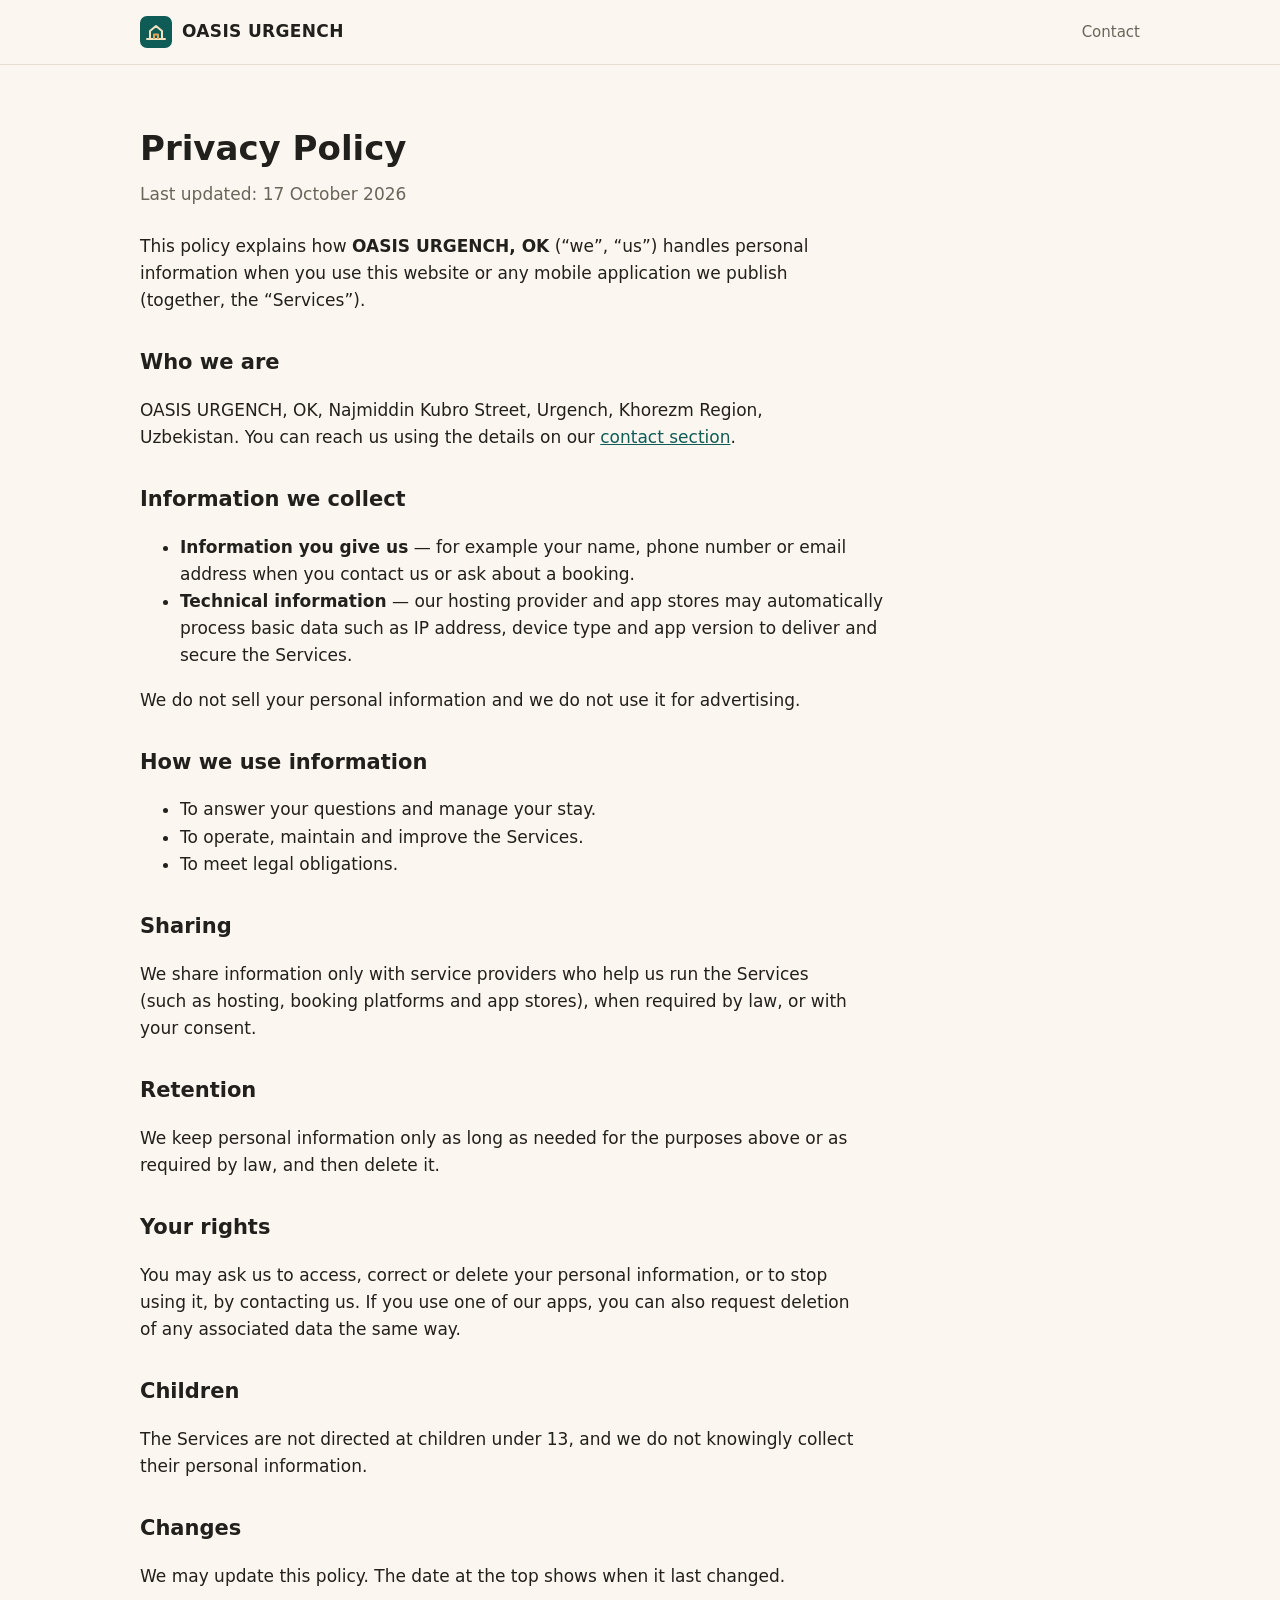
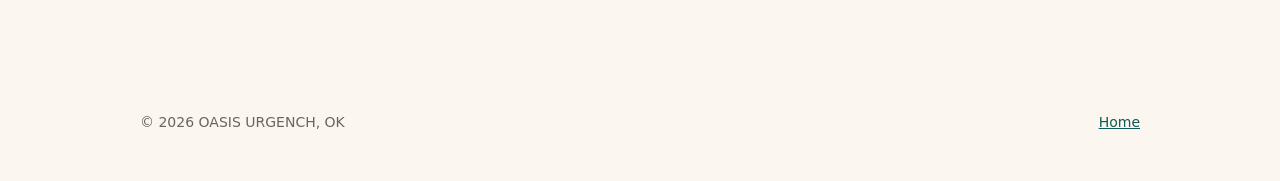
==== privacy.html @ 20c824fc "Add OASIS URGENCH guest house website Static one-page site (EN/RU/UZ) with contact details driven by" ====
<!doctype html>
<html lang="en">
<head>
  <meta charset="utf-8">
  <meta name="viewport" content="width=device-width, initial-scale=1">
  <title>Privacy Policy — OASIS URGENCH, OK</title>
  <meta name="description" content="Privacy policy of OASIS URGENCH, OK for its website and mobile applications.">
  <link rel="icon" href="assets/favicon.svg" type="image/svg+xml">
  <link rel="stylesheet" href="assets/styles.css">
</head>
<body>
  <header class="site-header">
    <div class="wrap">
      <a class="brand" href="index.html"><img src="assets/favicon.svg" alt="">OASIS URGENCH</a>
      <nav class="nav"><a href="index.html#contact">Contact</a></nav>
    </div>
  </header>

  <main class="legal">
    <div class="wrap">
      <h1>Privacy Policy</h1>
      <p class="updated">Last updated: 17 October 2026</p>

      <p>This policy explains how <strong>OASIS URGENCH, OK</strong> (“we”, “us”) handles personal information when you use this website or any mobile application we publish (together, the “Services”).</p>

      <h2>Who we are</h2>
      <p>OASIS URGENCH, OK, <span data-site="address">Najmiddin Kubro Street, Urgench, Khorezm Region, Uzbekistan</span>. You can reach us using the details on our <a href="index.html#contact">contact section</a><span data-site-row="email"> or by email at <a data-site-link="email"></a></span>.</p>

      <h2>Information we collect</h2>
      <ul>
        <li><strong>Information you give us</strong> — for example your name, phone number or email address when you contact us or ask about a booking.</li>
        <li><strong>Technical information</strong> — our hosting provider and app stores may automatically process basic data such as IP address, device type and app version to deliver and secure the Services.</li>
      </ul>
      <p>We do not sell your personal information and we do not use it for advertising.</p>

      <h2>How we use information</h2>
      <ul>
        <li>To answer your questions and manage your stay.</li>
        <li>To operate, maintain and improve the Services.</li>
        <li>To meet legal obligations.</li>
      </ul>

      <h2>Sharing</h2>
      <p>We share information only with service providers who help us run the Services (such as hosting, booking platforms and app stores), when required by law, or with your consent.</p>

      <h2>Retention</h2>
      <p>We keep personal information only as long as needed for the purposes above or as required by law, and then delete it.</p>

      <h2>Your rights</h2>
      <p>You may ask us to access, correct or delete your personal information, or to stop using it, by contacting us. If you use one of our apps, you can also request deletion of any associated data the same way.</p>

      <h2>Children</h2>
      <p>The Services are not directed at children under 13, and we do not knowingly collect their personal information.</p>

      <h2>Changes</h2>
      <p>We may update this policy. The date at the top shows when it last changed.</p>
    </div>
  </main>

  <footer class="site-footer">
    <div class="wrap">
      <span>© <span data-year></span> OASIS URGENCH, OK</span>
      <a href="index.html">Home</a>
    </div>
  </footer>

  <script src="assets/config.js"></script>
  <script src="assets/main.js"></script>
</body>
</html>
---- assets/styles.css ----
:root {
  --bg: #fbf7f0;
  --surface: #ffffff;
  --text: #22201c;
  --muted: #6b645a;
  --brand: #0f5c56;
  --brand-ink: #ffffff;
  --accent: #c9823a;
  --line: #e7dfd2;
  --radius: 14px;
  --max: 1040px;
}

* { box-sizing: border-box; }

html { scroll-behavior: smooth; }

body {
  margin: 0;
  background: var(--bg);
  color: var(--text);
  font: 17px/1.6 "Inter", system-ui, -apple-system, "Segoe UI", Roboto, sans-serif;
}

a { color: var(--brand); }

.wrap { max-width: var(--max); margin: 0 auto; padding: 0 20px; }

/* Header */
.site-header {
  position: sticky; top: 0; z-index: 10;
  background: rgba(251, 247, 240, .92);
  backdrop-filter: blur(8px);
  border-bottom: 1px solid var(--line);
}
.site-header .wrap {
  display: flex; align-items: center; justify-content: space-between;
  gap: 16px; min-height: 64px;
}
.brand {
  display: flex; align-items: center; gap: 10px;
  font-weight: 700; letter-spacing: .02em; color: var(--text); text-decoration: none;
}
.brand img { width: 32px; height: 32px; }
.nav { display: flex; align-items: center; gap: 18px; }
.nav a { color: var(--muted); text-decoration: none; font-size: 15px; }
.nav a:hover { color: var(--text); }
.lang { display: flex; border: 1px solid var(--line); border-radius: 999px; overflow: hidden; }
.lang button {
  border: 0; background: transparent; padding: 6px 10px; cursor: pointer;
  font: inherit; font-size: 13px; font-weight: 600; color: var(--muted);
}
.lang button[aria-pressed="true"] { background: var(--brand); color: var(--brand-ink); }

/* Hero */
.hero {
  background:
    radial-gradient(1200px 400px at 80% -10%, rgba(201, 130, 58, .18), transparent 60%),
    linear-gradient(180deg, #0f5c56 0%, #0c4a45 100%);
  color: #fff;
  padding: 88px 0 96px;
}
.eyebrow {
  text-transform: uppercase; letter-spacing: .14em; font-size: 13px;
  color: #f4e3c1; margin: 0 0 12px;
}
.hero h1 { font-size: clamp(34px, 6vw, 56px); line-height: 1.1; margin: 0 0 16px; }
.hero p.lead { font-size: 19px; max-width: 620px; margin: 0 0 28px; color: #e6f0ee; }
.actions { display: flex; flex-wrap: wrap; gap: 12px; }
.btn {
  display: inline-block; padding: 12px 20px; border-radius: 999px;
  font-weight: 600; text-decoration: none; border: 2px solid transparent;
}
.btn-primary { background: var(--accent); color: #fff; }
.btn-ghost { border-color: rgba(255, 255, 255, .5); color: #fff; }

/* Sections */
section { padding: 72px 0; }
section h2 { font-size: 30px; margin: 0 0 12px; }
.section-intro { color: var(--muted); max-width: 640px; margin: 0 0 32px; }

.grid { display: grid; gap: 20px; grid-template-columns: repeat(auto-fit, minmax(220px, 1fr)); }
.card {
  background: var(--surface); border: 1px solid var(--line);
  border-radius: var(--radius); padding: 22px;
}
.card h3 { margin: 0 0 6px; font-size: 18px; }
.card p { margin: 0; color: var(--muted); font-size: 15px; }
.icon {
  width: 40px; height: 40px; border-radius: 10px; display: grid; place-items: center;
  background: #e9f2f0; color: var(--brand); margin-bottom: 14px; font-size: 20px;
}

.alt { background: var(--surface); border-top: 1px solid var(--line); border-bottom: 1px solid var(--line); }

.contact { display: grid; gap: 28px; grid-template-columns: 1.1fr 1fr; align-items: start; }
.contact dl { margin: 0; display: grid; grid-template-columns: max-content 1fr; gap: 10px 18px; }
.contact dt { color: var(--muted); }
.contact dd { margin: 0; font-weight: 500; overflow-wrap: anywhere; }
.map-card { padding: 0; overflow: hidden; }
.map-card a {
  display: grid; place-items: center; min-height: 220px; text-decoration: none;
  background: linear-gradient(135deg, #e9f2f0, #f4e3c1); color: var(--brand); font-weight: 600;
}

/* Footer */
.site-footer { padding: 32px 0 48px; color: var(--muted); font-size: 14px; }
.site-footer .wrap { display: flex; flex-wrap: wrap; justify-content: space-between; gap: 12px; }

/* Legal page */
.legal { padding: 56px 0 72px; }
.legal h1 { font-size: 34px; margin: 0 0 6px; }
.legal h2 { font-size: 21px; margin: 32px 0 8px; }
.legal .updated { color: var(--muted); margin: 0 0 24px; }
.legal p, .legal li { max-width: 720px; }

[hidden] { display: none !important; }

@media (max-width: 760px) {
  .nav a { display: none; }
  .hero { padding: 64px 0 72px; }
  section { padding: 56px 0; }
  .contact { grid-template-columns: 1fr; }
}
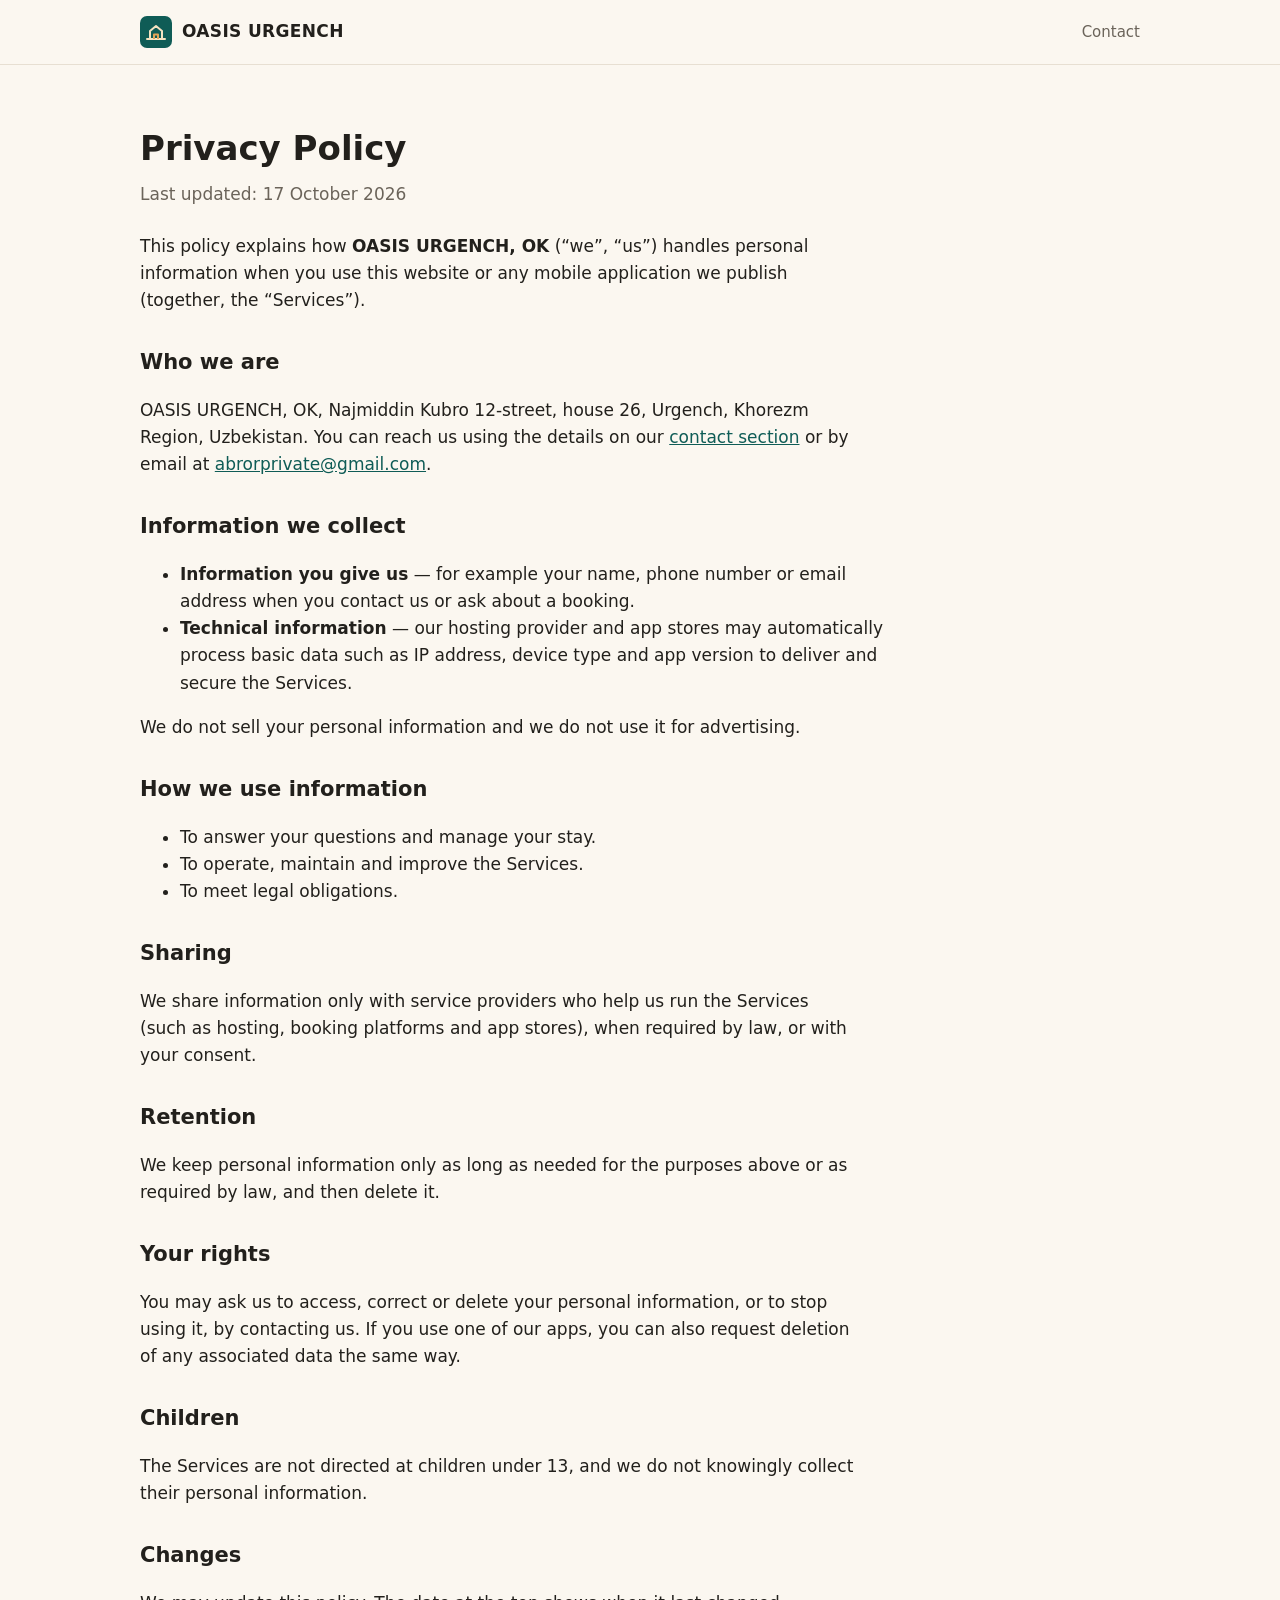
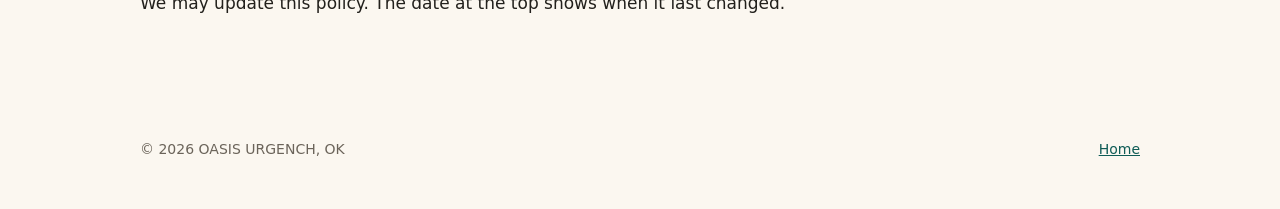
==== commit 90b47181: "Fill in contact details, address and Booking link Co-Authored-By: Claude Opus 5.5 <noreply@anthropic" ====
--- a/privacy.html
+++ b/privacy.html
@@ -24,7 +24,7 @@
       <p>This policy explains how <strong>OASIS URGENCH, OK</strong> (“we”, “us”) handles personal information when you use this website or any mobile application we publish (together, the “Services”).</p>
 
       <h2>Who we are</h2>
-      <p>OASIS URGENCH, OK, <span data-site="address">Najmiddin Kubro Street, Urgench, Khorezm Region, Uzbekistan</span>. You can reach us using the details on our <a href="index.html#contact">contact section</a><span data-site-row="email"> or by email at <a data-site-link="email"></a></span>.</p>
+      <p>OASIS URGENCH, OK, <span data-site="address">Najmiddin Kubro 12-street, house 26, Urgench, Khorezm Region, Uzbekistan</span>. You can reach us using the details on our <a href="index.html#contact">contact section</a><span data-site-row="email"> or by email at <a data-site-link="email"></a></span>.</p>
 
       <h2>Information we collect</h2>
       <ul>
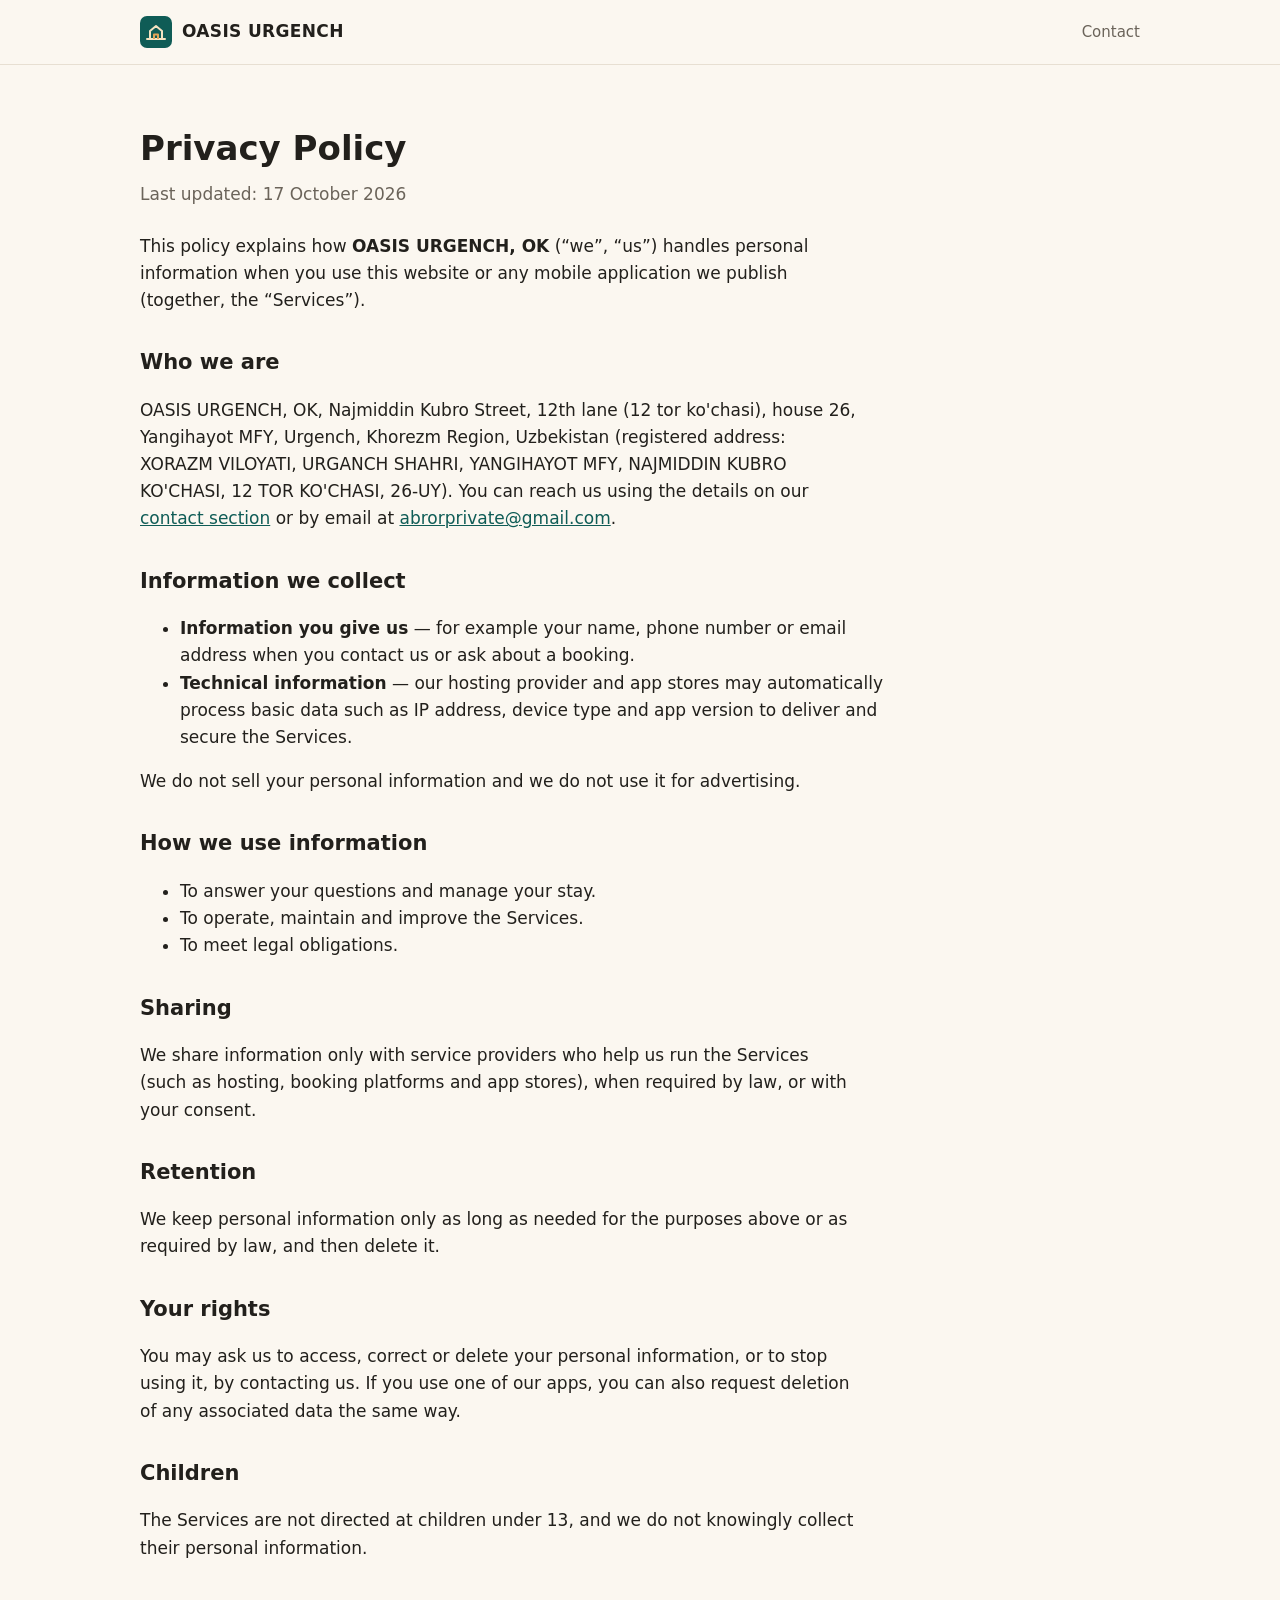
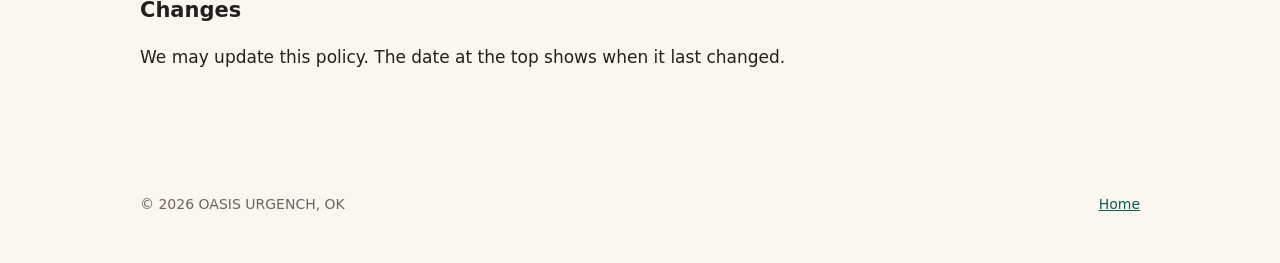
==== commit 68400f41: "Use the full registered address Co-Authored-By: Claude Opus 5.5 <noreply@anthropic.com> Claude-Sessi" ====
--- a/privacy.html
+++ b/privacy.html
@@ -24,7 +24,7 @@
       <p>This policy explains how <strong>OASIS URGENCH, OK</strong> (“we”, “us”) handles personal information when you use this website or any mobile application we publish (together, the “Services”).</p>
 
       <h2>Who we are</h2>
-      <p>OASIS URGENCH, OK, <span data-site="address">Najmiddin Kubro 12-street, house 26, Urgench, Khorezm Region, Uzbekistan</span>. You can reach us using the details on our <a href="index.html#contact">contact section</a><span data-site-row="email"> or by email at <a data-site-link="email"></a></span>.</p>
+      <p>OASIS URGENCH, OK, <span data-site="address">Najmiddin Kubro Street, 12th lane (12 tor ko'chasi), house 26, Yangihayot MFY, Urgench, Khorezm Region, Uzbekistan</span> (registered address: <span data-site="addressOfficial">XORAZM VILOYATI, URGANCH SHAHRI, YANGIHAYOT MFY, NAJMIDDIN KUBRO KO'CHASI, 12 TOR KO'CHASI, 26-UY</span>). You can reach us using the details on our <a href="index.html#contact">contact section</a><span data-site-row="email"> or by email at <a data-site-link="email"></a></span>.</p>
 
       <h2>Information we collect</h2>
       <ul>
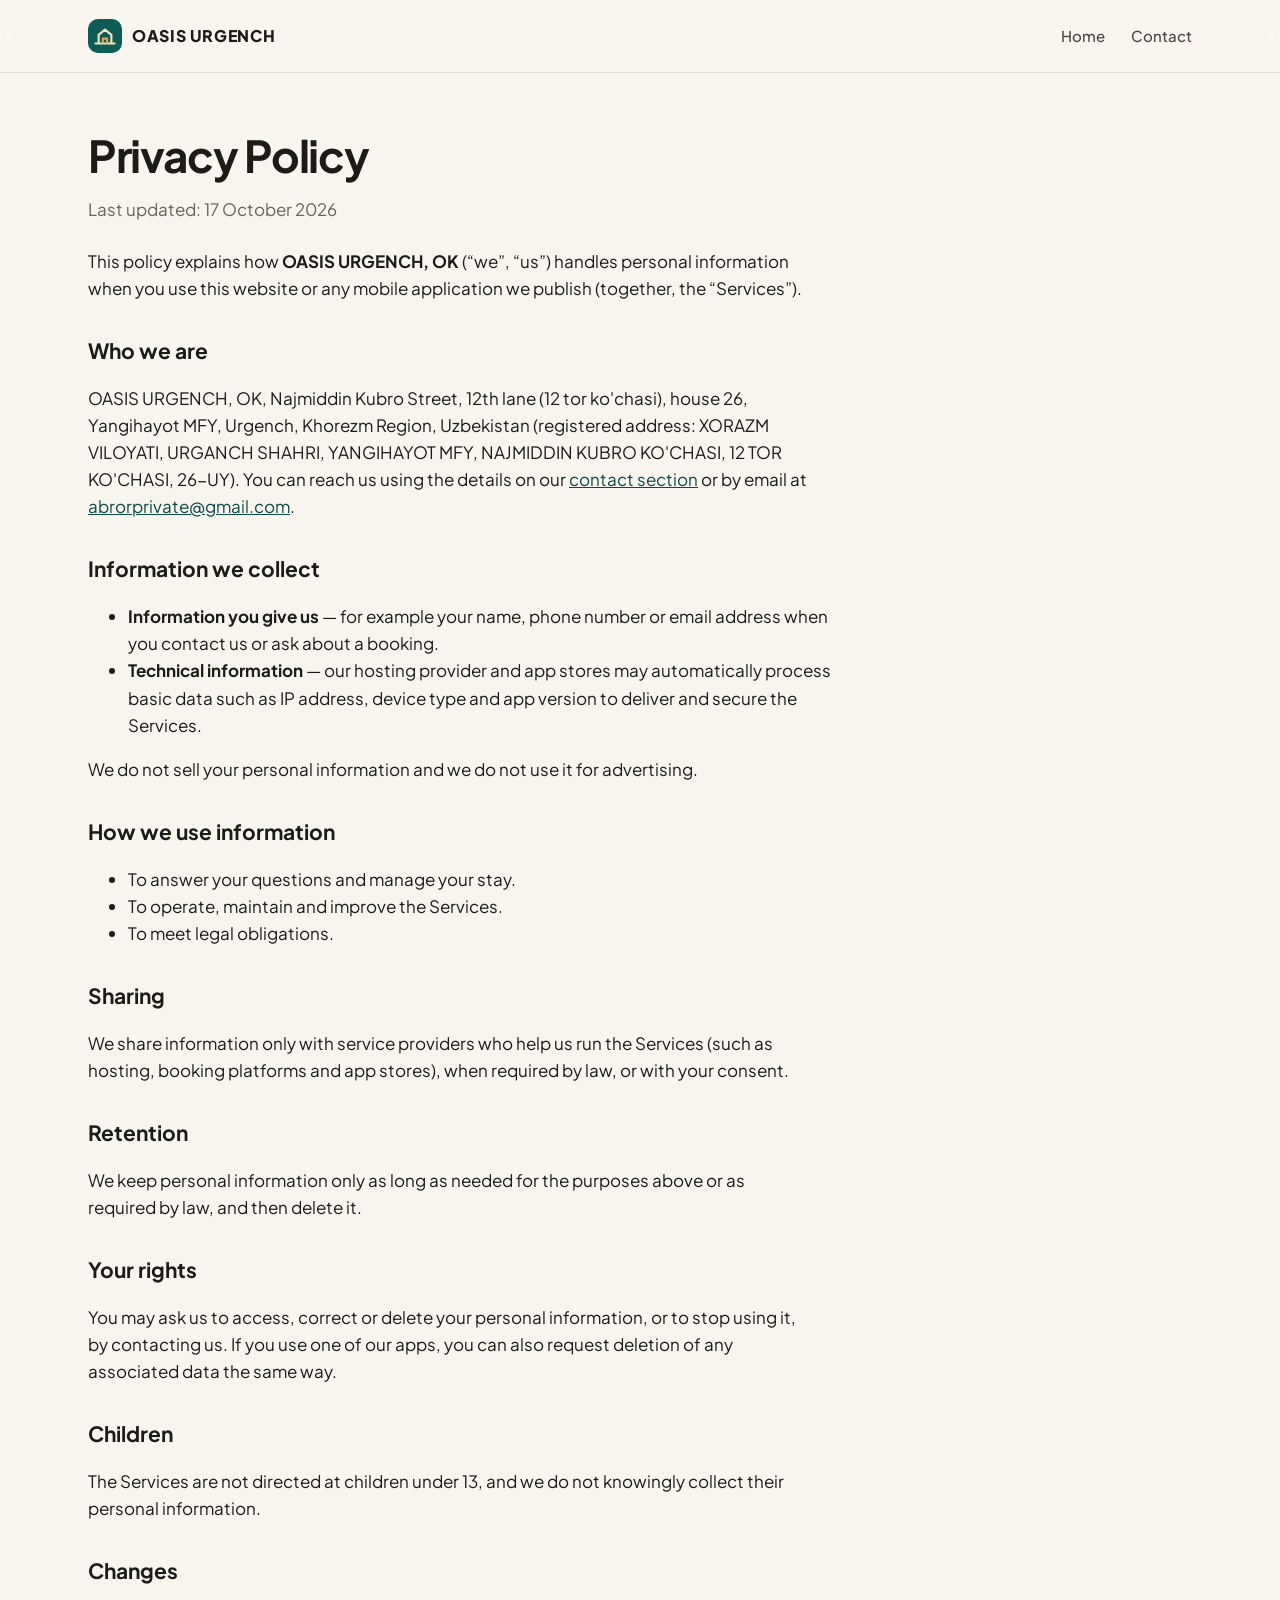
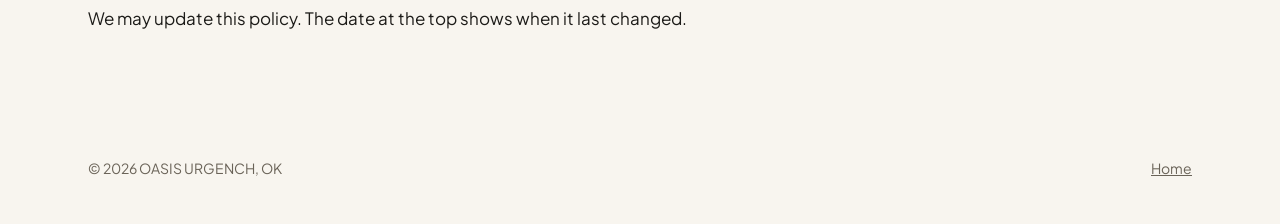
==== commit 0eb6b33c: "Modern redesign and mobile layout Full-screen photo hero, mosaic gallery (swipe carousel on phones) " ====
--- a/privacy.html
+++ b/privacy.html
@@ -6,13 +6,16 @@
   <title>Privacy Policy — OASIS URGENCH, OK</title>
   <meta name="description" content="Privacy policy of OASIS URGENCH, OK for its website and mobile applications.">
   <link rel="icon" href="assets/favicon.svg" type="image/svg+xml">
-  <link rel="stylesheet" href="assets/styles.css">
+  <link rel="preconnect" href="https://fonts.googleapis.com">
+  <link rel="preconnect" href="https://fonts.gstatic.com" crossorigin>
+  <link rel="stylesheet" href="https://fonts.googleapis.com/css2?family=Plus+Jakarta+Sans:wght@400;500;600;700;800&display=swap">
+  <link rel="stylesheet" href="assets/styles.css?v=5">
 </head>
 <body>
-  <header class="site-header">
+  <header class="site-header solid">
     <div class="wrap">
       <a class="brand" href="index.html"><img src="assets/favicon.svg" alt="">OASIS URGENCH</a>
-      <nav class="nav"><a href="index.html#contact">Contact</a></nav>
+      <nav class="nav"><div class="nav-links"><a href="index.html">Home</a><a href="index.html#contact">Contact</a></div></nav>
     </div>
   </header>
 
@@ -64,7 +67,7 @@
     </div>
   </footer>
 
-  <script src="assets/config.js"></script>
-  <script src="assets/main.js"></script>
+  <script src="assets/config.js?v=5"></script>
+  <script src="assets/main.js?v=5"></script>
 </body>
 </html>
--- a/assets/styles.css
+++ b/assets/styles.css
@@ -1,124 +1,312 @@
 :root {
-  --bg: #fbf7f0;
+  --bg: #f8f5ef;
   --surface: #ffffff;
-  --text: #22201c;
-  --muted: #6b645a;
-  --brand: #0f5c56;
-  --brand-ink: #ffffff;
-  --accent: #c9823a;
-  --line: #e7dfd2;
-  --radius: 14px;
-  --max: 1040px;
+  --alt: #efe9df;
+  --text: #1c1b18;
+  --muted: #6a6358;
+  --brand: #0c4a45;
+  --brand-soft: #e3eeec;
+  --accent: #d08a3c;
+  --accent-dark: #b8742a;
+  --line: rgba(28, 27, 24, .09);
+  --radius: 22px;
+  --radius-sm: 14px;
+  --shadow: 0 1px 2px rgba(28, 27, 24, .04), 0 12px 32px -12px rgba(28, 27, 24, .14);
+  --max: 1160px;
+  --header-h: 72px;
+  --font: "Plus Jakarta Sans", system-ui, -apple-system, "Segoe UI", Roboto, sans-serif;
 }
 
 * { box-sizing: border-box; }
 
-html { scroll-behavior: smooth; }
+html { scroll-behavior: smooth; -webkit-text-size-adjust: 100%; }
 
 body {
   margin: 0;
   background: var(--bg);
   color: var(--text);
-  font: 17px/1.6 "Inter", system-ui, -apple-system, "Segoe UI", Roboto, sans-serif;
+  font: 17px/1.6 var(--font);
+  -webkit-font-smoothing: antialiased;
 }
 
 a { color: var(--brand); }
-
-.wrap { max-width: var(--max); margin: 0 auto; padding: 0 20px; }
-
-/* Header */
+img { max-width: 100%; }
+svg { width: 24px; height: 24px; fill: none; stroke: currentColor; stroke-width: 1.7; stroke-linecap: round; stroke-linejoin: round; }
+
+.wrap { max-width: var(--max); margin: 0 auto; padding: 0 28px; }
+
+/* ---------- Header ---------- */
 .site-header {
-  position: sticky; top: 0; z-index: 10;
-  background: rgba(251, 247, 240, .92);
-  backdrop-filter: blur(8px);
-  border-bottom: 1px solid var(--line);
+  position: fixed; top: 0; left: 0; right: 0; z-index: 30;
+  color: #fff;
+  transition: background-color .3s, color .3s, box-shadow .3s;
+}
+.site-header.solid {
+  background: rgba(248, 245, 239, .86);
+  -webkit-backdrop-filter: saturate(160%) blur(14px);
+  backdrop-filter: saturate(160%) blur(14px);
+  color: var(--text);
+  box-shadow: 0 1px 0 var(--line);
 }
 .site-header .wrap {
   display: flex; align-items: center; justify-content: space-between;
-  gap: 16px; min-height: 64px;
+  gap: 16px; min-height: var(--header-h);
 }
 .brand {
   display: flex; align-items: center; gap: 10px;
-  font-weight: 700; letter-spacing: .02em; color: var(--text); text-decoration: none;
-}
-.brand img { width: 32px; height: 32px; }
-.nav { display: flex; align-items: center; gap: 18px; }
-.nav a { color: var(--muted); text-decoration: none; font-size: 15px; }
-.nav a:hover { color: var(--text); }
-.lang { display: flex; border: 1px solid var(--line); border-radius: 999px; overflow: hidden; }
+  font-weight: 800; letter-spacing: .04em; font-size: 16px;
+  color: inherit; text-decoration: none;
+}
+.brand img { width: 34px; height: 34px; border-radius: 10px; }
+.nav { display: flex; align-items: center; gap: 28px; }
+.nav-links { display: flex; gap: 26px; }
+.nav-links a {
+  color: inherit; opacity: .8; text-decoration: none; font-size: 15px; font-weight: 500;
+  transition: opacity .2s;
+}
+.nav-links a:hover { opacity: 1; }
+.lang {
+  display: flex; padding: 3px; gap: 2px; border-radius: 999px;
+  background: rgba(255, 255, 255, .16);
+  -webkit-backdrop-filter: blur(8px); backdrop-filter: blur(8px);
+}
+.solid .lang { background: rgba(28, 27, 24, .06); }
 .lang button {
-  border: 0; background: transparent; padding: 6px 10px; cursor: pointer;
-  font: inherit; font-size: 13px; font-weight: 600; color: var(--muted);
-}
-.lang button[aria-pressed="true"] { background: var(--brand); color: var(--brand-ink); }
-
-/* Hero */
+  border: 0; background: transparent; padding: 6px 11px; border-radius: 999px; cursor: pointer;
+  font: inherit; font-size: 12px; font-weight: 700; letter-spacing: .04em; color: inherit; opacity: .75;
+}
+.lang button[aria-pressed="true"] { background: #fff; color: var(--brand); opacity: 1; }
+.solid .lang button[aria-pressed="true"] { background: var(--brand); color: #fff; }
+
+/* ---------- Hero ---------- */
 .hero {
+  position: relative;
+  min-height: min(100svh, 860px);
+  display: flex; align-items: flex-end;
+  padding: calc(var(--header-h) + 48px) 0 88px;
+  color: #fff;
   background:
-    radial-gradient(1200px 400px at 80% -10%, rgba(201, 130, 58, .18), transparent 60%),
-    linear-gradient(180deg, #0f5c56 0%, #0c4a45 100%);
-  color: #fff;
-  padding: 88px 0 96px;
-}
+    linear-gradient(to top, rgba(8, 32, 30, .92) 0%, rgba(8, 32, 30, .45) 45%, rgba(8, 32, 30, .35) 100%),
+    url("photos/exterior.jpg") center 35% / cover no-repeat,
+    #0c4a45;
+}
+.hero .wrap { width: 100%; }
 .eyebrow {
+  display: inline-block; margin: 0 0 20px; padding: 7px 14px; border-radius: 999px;
+  background: rgba(255, 255, 255, .14);
+  -webkit-backdrop-filter: blur(8px); backdrop-filter: blur(8px);
+  font-size: 13px; font-weight: 600; letter-spacing: .06em;
+}
+.hero h1 {
+  font-size: clamp(48px, 9vw, 112px); line-height: .95; letter-spacing: -.035em;
+  font-weight: 800; margin: 0 0 22px;
+}
+.hero .lead { font-size: clamp(17px, 2vw, 20px); max-width: 560px; margin: 0 0 34px; color: rgba(255, 255, 255, .86); }
+.actions { display: flex; flex-wrap: wrap; gap: 12px; }
+
+.btn {
+  display: inline-flex; align-items: center; justify-content: center; gap: 8px;
+  padding: 15px 26px; border-radius: 999px; font-weight: 700; font-size: 16px;
+  text-decoration: none; border: 1px solid transparent;
+  transition: transform .2s, background-color .2s, box-shadow .2s;
+}
+.btn:hover { transform: translateY(-1px); }
+.btn-primary { background: var(--accent); color: #fff; box-shadow: 0 10px 24px -10px rgba(208, 138, 60, .8); }
+.btn-primary:hover { background: var(--accent-dark); }
+.btn-ghost {
+  color: #fff; border-color: rgba(255, 255, 255, .35); background: rgba(255, 255, 255, .08);
+  -webkit-backdrop-filter: blur(8px); backdrop-filter: blur(8px);
+}
+.btn-dark { background: var(--brand); color: #fff; }
+
+/* ---------- Sections ---------- */
+section { padding: 112px 0; scroll-margin-top: calc(var(--header-h) - 1px); }
+section.alt { background: var(--alt); }
+.section-head { display: flex; align-items: end; justify-content: space-between; gap: 20px; flex-wrap: wrap; margin-bottom: 40px; }
+section h2 { font-size: clamp(32px, 4.4vw, 48px); line-height: 1.05; letter-spacing: -.03em; margin: 0; font-weight: 800; }
+.hint { color: var(--muted); margin: 0; max-width: 420px; }
+
+.about { max-width: 900px; }
+.kicker {
+  margin: 0 0 18px; color: var(--accent-dark); font-weight: 700;
   text-transform: uppercase; letter-spacing: .14em; font-size: 13px;
-  color: #f4e3c1; margin: 0 0 12px;
-}
-.hero h1 { font-size: clamp(34px, 6vw, 56px); line-height: 1.1; margin: 0 0 16px; }
-.hero p.lead { font-size: 19px; max-width: 620px; margin: 0 0 28px; color: #e6f0ee; }
-.actions { display: flex; flex-wrap: wrap; gap: 12px; }
-.btn {
-  display: inline-block; padding: 12px 20px; border-radius: 999px;
-  font-weight: 600; text-decoration: none; border: 2px solid transparent;
-}
-.btn-primary { background: var(--accent); color: #fff; }
-.btn-ghost { border-color: rgba(255, 255, 255, .5); color: #fff; }
-
-/* Sections */
-section { padding: 72px 0; }
-section h2 { font-size: 30px; margin: 0 0 12px; }
-.section-intro { color: var(--muted); max-width: 640px; margin: 0 0 32px; }
-
-.grid { display: grid; gap: 20px; grid-template-columns: repeat(auto-fit, minmax(220px, 1fr)); }
-.card {
-  background: var(--surface); border: 1px solid var(--line);
-  border-radius: var(--radius); padding: 22px;
-}
-.card h3 { margin: 0 0 6px; font-size: 18px; }
-.card p { margin: 0; color: var(--muted); font-size: 15px; }
-.icon {
-  width: 40px; height: 40px; border-radius: 10px; display: grid; place-items: center;
-  background: #e9f2f0; color: var(--brand); margin-bottom: 14px; font-size: 20px;
-}
-
-.alt { background: var(--surface); border-top: 1px solid var(--line); border-bottom: 1px solid var(--line); }
-
-.contact { display: grid; gap: 28px; grid-template-columns: 1.1fr 1fr; align-items: start; }
-.contact dl { margin: 0; display: grid; grid-template-columns: max-content 1fr; gap: 10px 18px; }
-.contact dt { color: var(--muted); }
-.contact dd { margin: 0; font-weight: 500; overflow-wrap: anywhere; }
-.map-card { padding: 0; overflow: hidden; }
-.map-card a {
-  display: grid; place-items: center; min-height: 220px; text-decoration: none;
-  background: linear-gradient(135deg, #e9f2f0, #f4e3c1); color: var(--brand); font-weight: 600;
-}
-
-/* Footer */
-.site-footer { padding: 32px 0 48px; color: var(--muted); font-size: 14px; }
+}
+.statement {
+  margin: 0; font-size: clamp(24px, 3.2vw, 36px); line-height: 1.35;
+  letter-spacing: -.02em; font-weight: 600;
+}
+
+/* ---------- Gallery ---------- */
+.gallery {
+  display: grid; gap: 14px;
+  grid-template-columns: repeat(3, 1fr);
+  grid-auto-rows: 240px;
+}
+.gallery .shot:first-child { grid-column: span 2; grid-row: span 2; }
+.shot {
+  position: relative; padding: 0; border: 0; cursor: zoom-in; overflow: hidden;
+  border-radius: var(--radius); background: var(--line); font: inherit;
+}
+.shot img { display: block; width: 100%; height: 100%; object-fit: cover; transition: transform .6s cubic-bezier(.2, .7, .2, 1); }
+.shot:hover img { transform: scale(1.04); }
+.shot span {
+  position: absolute; left: 12px; bottom: 12px; padding: 6px 12px; border-radius: 999px;
+  background: rgba(255, 255, 255, .9); color: var(--text);
+  -webkit-backdrop-filter: blur(6px); backdrop-filter: blur(6px);
+  font-size: 13px; font-weight: 600;
+}
+
+/* ---------- Features ---------- */
+.features { display: grid; gap: 16px; grid-template-columns: repeat(3, 1fr); }
+.feature {
+  background: var(--surface); border-radius: var(--radius); padding: 28px;
+  box-shadow: var(--shadow); transition: transform .25s, box-shadow .25s;
+}
+.feature:hover { transform: translateY(-3px); }
+.feature svg {
+  width: 48px; height: 48px; padding: 12px; border-radius: 14px;
+  background: var(--brand-soft); color: var(--brand); margin-bottom: 18px;
+}
+.feature h3 { margin: 0 0 6px; font-size: 18px; letter-spacing: -.01em; }
+.feature p { margin: 0; color: var(--muted); font-size: 15px; }
+
+/* ---------- Contact ---------- */
+.contact { display: grid; gap: 16px; grid-template-columns: 1fr 1.15fr; align-items: stretch; }
+.contact-card { background: var(--surface); border-radius: var(--radius); padding: 28px; box-shadow: var(--shadow); }
+.quick { display: grid; grid-template-columns: 1fr 1fr; gap: 10px; margin-bottom: 26px; }
+.pill {
+  display: flex; align-items: center; justify-content: center; gap: 8px;
+  padding: 13px; border-radius: var(--radius-sm); text-decoration: none; font-weight: 700;
+  background: var(--brand-soft); color: var(--brand); transition: background-color .2s;
+}
+.pill:hover { background: #d4e6e3; }
+.pill svg { width: 20px; height: 20px; }
+.contact dl { margin: 0; display: grid; grid-template-columns: 1fr; }
+.contact dt { color: var(--muted); font-size: 13px; font-weight: 600; margin-top: 16px; }
+.contact dt:first-child { margin-top: 0; }
+.contact dd { margin: 2px 0 0; font-weight: 600; overflow-wrap: anywhere; }
+.contact dd a { text-decoration: none; }
+.contact dd.small { font-size: 13px; font-weight: 500; color: var(--muted); }
+.map { position: relative; min-height: 420px; border-radius: var(--radius); overflow: hidden; box-shadow: var(--shadow); background: var(--line); }
+.map iframe { position: absolute; inset: 0; width: 100%; height: 100%; border: 0; }
+.map .btn { position: absolute; left: 16px; bottom: 16px; padding: 12px 20px; font-size: 15px; box-shadow: var(--shadow); }
+
+/* ---------- Footer ---------- */
+.site-footer { padding: 36px 0 44px; color: var(--muted); font-size: 14px; }
 .site-footer .wrap { display: flex; flex-wrap: wrap; justify-content: space-between; gap: 12px; }
-
-/* Legal page */
-.legal { padding: 56px 0 72px; }
-.legal h1 { font-size: 34px; margin: 0 0 6px; }
+.site-footer a { color: inherit; }
+
+/* ---------- Lightbox ---------- */
+.lightbox {
+  width: 100vw; height: 100dvh; max-width: none; max-height: none; margin: 0; padding: 0; border: 0;
+  background: rgba(10, 12, 12, .94); color: #fff;
+}
+.lightbox[open] { display: grid; place-items: center; }
+.lightbox::backdrop { background: transparent; }
+.lightbox img { max-width: min(92vw, 1200px); max-height: 80dvh; border-radius: 12px; object-fit: contain; }
+.lb-caption { position: absolute; bottom: 24px; left: 0; right: 0; text-align: center; margin: 0; font-weight: 600; opacity: .85; }
+.lb-btn {
+  position: absolute; width: 48px; height: 48px; border-radius: 50%; border: 0; cursor: pointer;
+  background: rgba(255, 255, 255, .14); color: #fff; font-size: 30px; line-height: 1;
+}
+.lb-btn:hover { background: rgba(255, 255, 255, .24); }
+.lb-close { top: 16px; right: 16px; }
+.lb-prev { left: 16px; top: 50%; transform: translateY(-50%); }
+.lb-next { right: 16px; top: 50%; transform: translateY(-50%); }
+
+/* ---------- Legal page ---------- */
+.legal { padding: calc(var(--header-h) + 48px) 0 72px; }
+.legal h1 { font-size: clamp(32px, 5vw, 44px); letter-spacing: -.03em; margin: 0 0 6px; }
 .legal h2 { font-size: 21px; margin: 32px 0 8px; }
 .legal .updated { color: var(--muted); margin: 0 0 24px; }
 .legal p, .legal li { max-width: 720px; }
 
+/* ---------- Reveal on scroll ---------- */
+.js .reveal { opacity: 0; transform: translateY(24px); transition: opacity .8s ease, transform .8s cubic-bezier(.2, .7, .2, 1); }
+.js .reveal.in { opacity: 1; transform: none; }
+
 [hidden] { display: none !important; }
 
+/* Mobile action bar (hidden on desktop) */
+.action-bar { display: none; }
+
+/* ---------- Tablet ---------- */
+@media (max-width: 960px) {
+  .features { grid-template-columns: 1fr 1fr; }
+  .contact { grid-template-columns: 1fr; }
+  .map { min-height: 340px; }
+}
+
+/* ---------- Phone ---------- */
 @media (max-width: 760px) {
-  .nav a { display: none; }
-  .hero { padding: 64px 0 72px; }
-  section { padding: 56px 0; }
-  .contact { grid-template-columns: 1fr; }
-}
+  :root { --header-h: 108px; --radius: 18px; }
+  body { font-size: 16px; padding-bottom: calc(72px + env(safe-area-inset-bottom)); }
+  .wrap { padding: 0 16px; }
+
+  .site-header .wrap { flex-wrap: wrap; gap: 0 12px; min-height: 0; padding-top: 12px; }
+  .nav { display: contents; }
+  .lang { margin-left: auto; }
+  .lang button { padding: 8px 12px; }
+  .nav-links {
+    order: 3; width: calc(100% + 32px); margin: 0 -16px; padding: 10px 16px 12px;
+    display: flex; gap: 8px; overflow-x: auto; scrollbar-width: none;
+  }
+  .nav-links::-webkit-scrollbar { display: none; }
+  .nav-links a {
+    flex: none; padding: 7px 14px; border-radius: 999px; font-size: 14px; opacity: 1;
+    background: rgba(255, 255, 255, .14);
+    -webkit-backdrop-filter: blur(8px); backdrop-filter: blur(8px);
+  }
+  .solid .nav-links a { background: var(--surface); box-shadow: 0 0 0 1px var(--line); }
+
+  .hero { min-height: 92svh; padding-bottom: 40px; }
+  .hero h1 { margin-bottom: 16px; }
+  .hero .lead { margin-bottom: 26px; }
+  .actions { flex-direction: column; }
+  .actions .btn { width: 100%; }
+
+  section { padding: 64px 0; }
+  .section-head { margin-bottom: 24px; }
+
+  /* Swipeable photo carousel */
+  .gallery {
+    display: flex; gap: 10px; overflow-x: auto; scroll-snap-type: x mandatory;
+    margin: 0 -16px; padding: 0 16px 4px; scroll-padding: 0 16px; scrollbar-width: none;
+  }
+  .gallery::-webkit-scrollbar { display: none; }
+  .gallery .shot, .gallery .shot:first-child { flex: 0 0 84%; aspect-ratio: 4 / 3; scroll-snap-align: start; }
+
+  .features { grid-template-columns: 1fr 1fr; gap: 10px; }
+  .feature { padding: 18px; }
+  .feature svg { width: 42px; height: 42px; padding: 10px; margin-bottom: 12px; }
+  .feature h3 { font-size: 15px; }
+  .feature p { font-size: 13px; }
+
+  .contact-card { padding: 20px; }
+  .map { min-height: 280px; }
+
+  .site-footer { padding: 24px 0 28px; }
+
+  .action-bar {
+    display: grid; grid-template-columns: 1fr 1fr 1.3fr; gap: 8px;
+    position: fixed; left: 0; right: 0; bottom: 0; z-index: 20;
+    padding: 10px 16px calc(10px + env(safe-area-inset-bottom));
+    background: rgba(248, 245, 239, .9);
+    -webkit-backdrop-filter: saturate(160%) blur(14px); backdrop-filter: saturate(160%) blur(14px);
+    box-shadow: 0 -1px 0 var(--line);
+  }
+  .action-bar a {
+    display: block; text-align: center; padding: 13px 6px; border-radius: var(--radius-sm);
+    font-weight: 700; font-size: 15px; text-decoration: none;
+    background: var(--brand-soft); color: var(--brand);
+  }
+  .action-bar a.primary { background: var(--accent); color: #fff; }
+
+  .lb-prev, .lb-next { top: auto; bottom: 64px; transform: none; }
+}
+
+@media (prefers-reduced-motion: reduce) {
+  html { scroll-behavior: auto; }
+  .js .reveal { opacity: 1; transform: none; transition: none; }
+  .shot img, .feature, .btn { transition: none; }
+}
